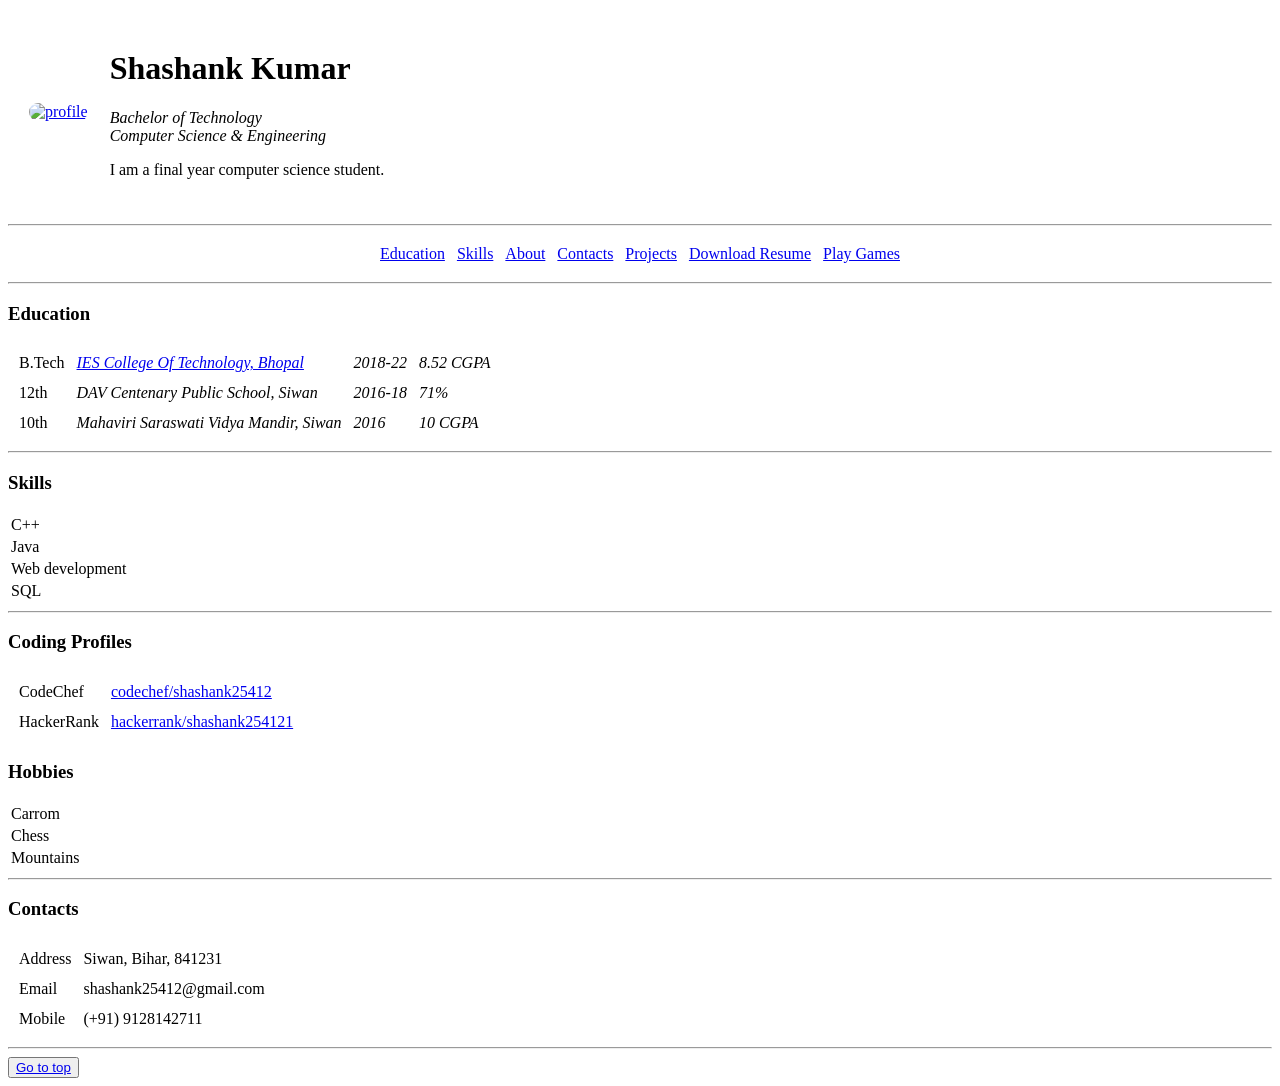
==== index.html @ bc2ef7c6 "updated the files" ====
<!DOCTYPE html>
<html lang="en">
    <head>
        <meta charset="UTF-8">
        <meta http-equiv="X-UA-Compatible" content="IE=edge">
        <meta name="viewport" content="width=device-width, initial-scale=1.0">
        <title>Shashank Kumar</title>
        <link rel="stylesheet" href="css/style.css">
        <link rel="shortcut icon" href="resources/favicon.ico" type="image/x-icon">
    </head>
    <body>
        <table cellspacing="20" id="top">
            <tr>
                <td> <a href="resources/sk.jpg">
                        <img src="resources/sk.jpg" alt="profile" height="150px" width="auto" style="border-radius: 100px;">
                    </a>
                </td>
                <td><h1>Shashank Kumar</h1>
                    <p><em>Bachelor of Technology</em><br>
                    <em>Computer Science & Engineering</em></p>
                    <p>I am a final year computer science student.</p>
                </td>
            </tr>
        </table>
        
        <hr>
        <table cellspacing="10" align="center">
            <tr>
                <td><a href="#education">Education</a></td>
                <td><a href="#skills">Skills</a></td>
                <td><a href="#about">About</a></td>
                <td><a href="#contacts">Contacts</a></td>
                <td><a href="projects.html">Projects</a></td>
                <td><a href="resources/Shashank_Resume2026.pdf">Download Resume</a></td>
                <td><a href="games.html">Play Games</a></td>
            </tr>
        </table>
        <hr>

        <h3 id="education">Education</h3>
        <table cellspacing="10">
            <tr><td>B.Tech</td>
                <td><em><a href="https://www.iesbpl.ac.in">IES College Of Technology, Bhopal </a></em> </td>
                <td><em>2018-22</em></td>
                <td><em>8.52 CGPA</em></td>
            </tr>

            <tr>
                <td>12th</td>
                <td><em>DAV Centenary Public School, Siwan</em></td>
                <td><em>2016-18</em></td>
                <td><em>71%</em></td>
            </tr>

            <tr>
                <td>10th</td>
                <td><em>Mahaviri Saraswati Vidya Mandir, Siwan</em></td>
                <td><em>2016</em></td>
                <td><em>10 CGPA</em></td>
            </tr>
        </table>
        
        <hr>

        <h3 id="skills">Skills</h3>
        <table>
            <tr> <td> C++ </td> </tr>
            <tr> <td> Java </td> </tr>
            <tr> <td> Web development </td> </tr>
            <tr> <td> SQL </td> </tr>
        </table>

        <hr>

        <h3 id="about">Coding Profiles</h3>
        <table cellspacing ="10">
            <tr>
                <td>CodeChef</td>
                <td><a href="https://www.codechef.com/users/shashank25412">codechef/shashank25412</a></td>
            </tr>
            <tr>
                <td>HackerRank</td>
                <td><a href="https://www.hackerrank.com/shashank254121">hackerrank/shashank254121</a></td>
            </tr>
        </table>

        <h3>Hobbies</h3>
        <table>
            <tr><td>Carrom</td></tr>
            <tr><td>Chess</td></tr>
            <tr><td>Mountains</td></tr>
        </table>

        <hr>

        <h3 id="contacts">Contacts</h3>
        <table cellspacing="10">
            <tr>
                <td>Address</td>
                <td>Siwan, Bihar, 841231</td>
            </tr>
            <tr>
                <td>Email</td> 
                <td>shashank25412@gmail.com</td>
            </tr>
            <tr>
                <td>Mobile</td>
                <td>(+91) 9128142711</td>
            </tr>
        </table>

        <hr>

        <button id="top"><a href="#top"> Go to top </a> </button>
    </body>
</html>
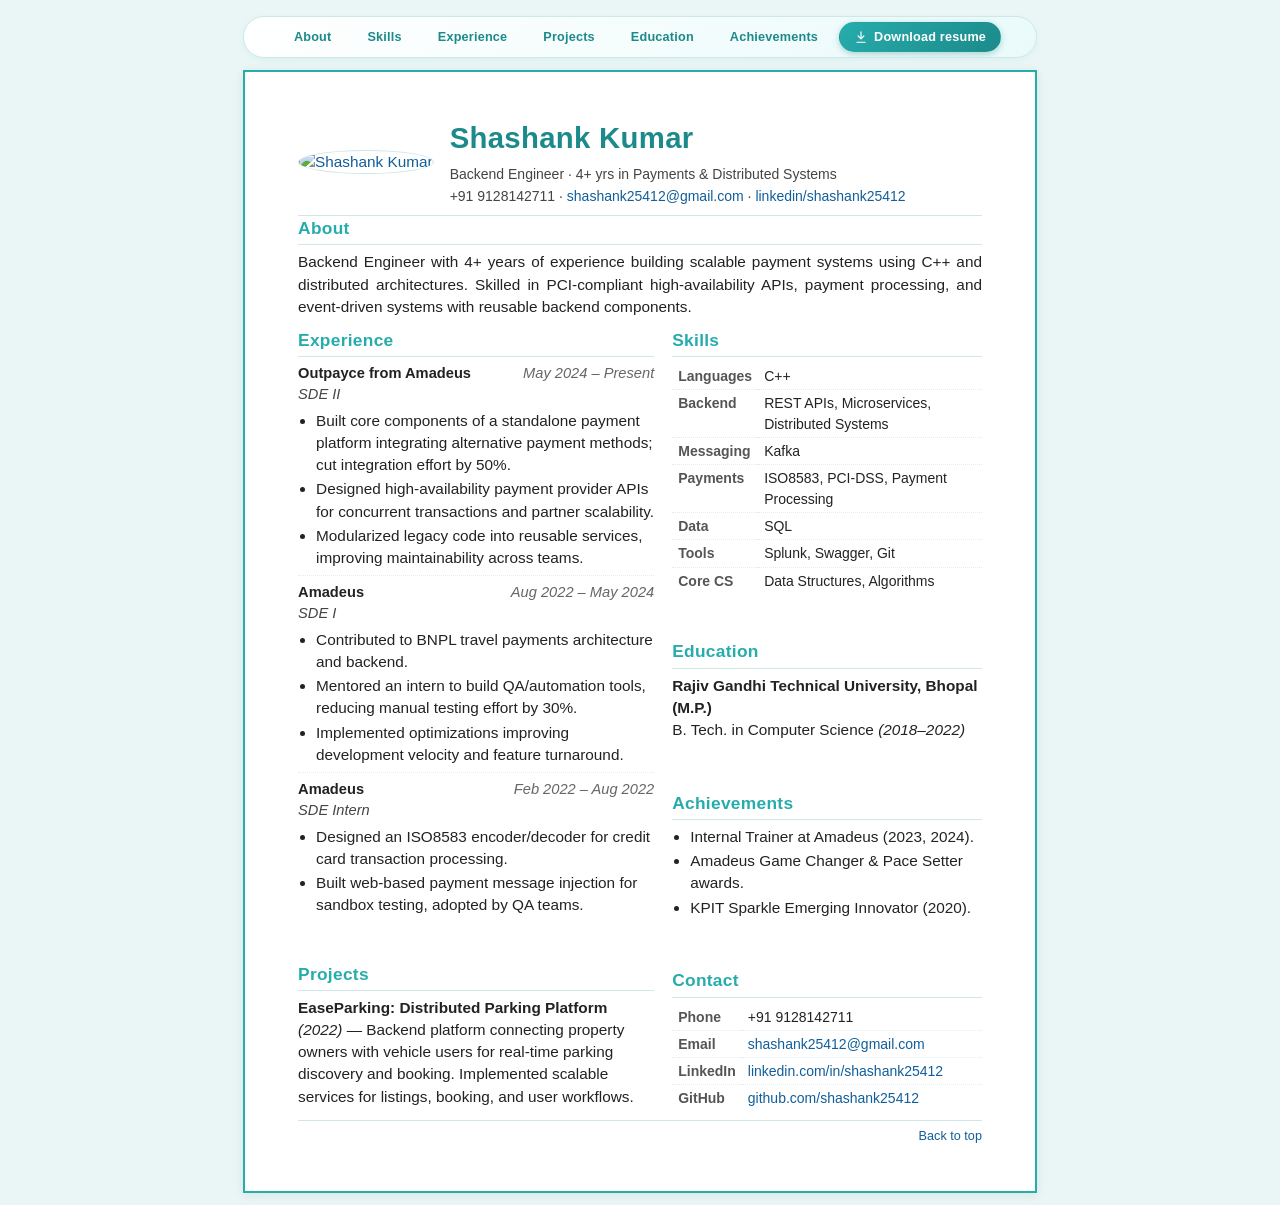
==== commit 9b2cc02b: "updated portfolio using copilot" ====
--- a/index.html
+++ b/index.html
@@ -1,116 +1,156 @@
-<!DOCTYPE html>
-<html lang="en">
-    <head>
-        <meta charset="UTF-8">
-        <meta http-equiv="X-UA-Compatible" content="IE=edge">
-        <meta name="viewport" content="width=device-width, initial-scale=1.0">
-        <title>Shashank Kumar</title>
-        <link rel="stylesheet" href="css/style.css">
-        <link rel="shortcut icon" href="resources/favicon.ico" type="image/x-icon">
-    </head>
-    <body>
-        <table cellspacing="20" id="top">
-            <tr>
-                <td> <a href="resources/sk.jpg">
-                        <img src="resources/sk.jpg" alt="profile" height="150px" width="auto" style="border-radius: 100px;">
-                    </a>
-                </td>
-                <td><h1>Shashank Kumar</h1>
-                    <p><em>Bachelor of Technology</em><br>
-                    <em>Computer Science & Engineering</em></p>
-                    <p>I am a final year computer science student.</p>
-                </td>
-            </tr>
-        </table>
-        
-        <hr>
-        <table cellspacing="10" align="center">
-            <tr>
-                <td><a href="#education">Education</a></td>
-                <td><a href="#skills">Skills</a></td>
-                <td><a href="#about">About</a></td>
-                <td><a href="#contacts">Contacts</a></td>
-                <td><a href="projects.html">Projects</a></td>
-                <td><a href="resources/Shashank_Resume2026.pdf">Download Resume</a></td>
-                <td><a href="games.html">Play Games</a></td>
-            </tr>
-        </table>
-        <hr>
-
-        <h3 id="education">Education</h3>
-        <table cellspacing="10">
-            <tr><td>B.Tech</td>
-                <td><em><a href="https://www.iesbpl.ac.in">IES College Of Technology, Bhopal </a></em> </td>
-                <td><em>2018-22</em></td>
-                <td><em>8.52 CGPA</em></td>
-            </tr>
-
-            <tr>
-                <td>12th</td>
-                <td><em>DAV Centenary Public School, Siwan</em></td>
-                <td><em>2016-18</em></td>
-                <td><em>71%</em></td>
-            </tr>
-
-            <tr>
-                <td>10th</td>
-                <td><em>Mahaviri Saraswati Vidya Mandir, Siwan</em></td>
-                <td><em>2016</em></td>
-                <td><em>10 CGPA</em></td>
-            </tr>
-        </table>
-        
-        <hr>
-
-        <h3 id="skills">Skills</h3>
-        <table>
-            <tr> <td> C++ </td> </tr>
-            <tr> <td> Java </td> </tr>
-            <tr> <td> Web development </td> </tr>
-            <tr> <td> SQL </td> </tr>
-        </table>
-
-        <hr>
-
-        <h3 id="about">Coding Profiles</h3>
-        <table cellspacing ="10">
-            <tr>
-                <td>CodeChef</td>
-                <td><a href="https://www.codechef.com/users/shashank25412">codechef/shashank25412</a></td>
-            </tr>
-            <tr>
-                <td>HackerRank</td>
-                <td><a href="https://www.hackerrank.com/shashank254121">hackerrank/shashank254121</a></td>
-            </tr>
-        </table>
-
-        <h3>Hobbies</h3>
-        <table>
-            <tr><td>Carrom</td></tr>
-            <tr><td>Chess</td></tr>
-            <tr><td>Mountains</td></tr>
-        </table>
-
-        <hr>
-
-        <h3 id="contacts">Contacts</h3>
-        <table cellspacing="10">
-            <tr>
-                <td>Address</td>
-                <td>Siwan, Bihar, 841231</td>
-            </tr>
-            <tr>
-                <td>Email</td> 
-                <td>shashank25412@gmail.com</td>
-            </tr>
-            <tr>
-                <td>Mobile</td>
-                <td>(+91) 9128142711</td>
-            </tr>
-        </table>
-
-        <hr>
-
-        <button id="top"><a href="#top"> Go to top </a> </button>
-    </body>
-</html>+<!DOCTYPE html>
+<html lang="en">
+<head>
+    <meta charset="UTF-8">
+    <meta http-equiv="X-UA-Compatible" content="IE=edge">
+    <meta name="viewport" content="width=device-width, initial-scale=1.0">
+    <title>Shashank Kumar | Backend Engineer</title>
+    <link rel="stylesheet" href="css/style.css">
+    <link rel="shortcut icon" href="resources/favicon.ico" type="image/x-icon">
+</head>
+<body>
+    <nav class="nav">
+        <a href="#about">About</a>
+        <a href="#skills">Skills</a>
+        <a href="#experience">Experience</a>
+        <a href="#projects">Projects</a>
+        <a href="#education">Education</a>
+        <a href="#achievements">Achievements</a>
+        <a href="resources/Shashank_Resume2026.pdf" download class="download-link">
+            <svg class="dl-icon" xmlns="http://www.w3.org/2000/svg" viewBox="0 0 24 24" width="14" height="14" fill="none" stroke="currentColor" stroke-width="2" stroke-linecap="round" stroke-linejoin="round" aria-hidden="true">
+                <path d="M12 3v12"></path>
+                <path d="M7 10l5 5 5-5"></path>
+                <path d="M5 21h14"></path>
+            </svg>
+            Download resume
+        </a>
+    </nav>
+
+    <main class="page" id="top">
+        <header class="header">
+            <a href="resources/sk.jpg">
+                <img src="resources/sk.jpg" alt="Shashank Kumar">
+            </a>
+            <div>
+                <h1>Shashank Kumar</h1>
+                <div class="meta">
+                    Backend Engineer &middot; 4+ yrs in Payments &amp; Distributed Systems<br>
+                    +91 9128142711 &middot;
+                    <a href="mailto:shashank25412@gmail.com">shashank25412@gmail.com</a> &middot;
+                    <a href="https://linkedin.com/in/shashank25412">linkedin/shashank25412</a>
+                </div>
+            </div>
+        </header>
+
+        <section id="about">
+            <h3>About</h3>
+            <p>
+                Backend Engineer with 4+ years of experience building scalable payment systems using C++
+                and distributed architectures. Skilled in PCI-compliant high-availability APIs, payment
+                processing, and event-driven systems with reusable backend components.
+            </p>
+        </section>
+
+        <div class="cols">
+            <div class="col">
+                <section id="experience">
+                    <h3>Experience</h3>
+
+                    <div class="exp">
+                        <div class="row">
+                            <strong>Outpayce from Amadeus</strong>
+                            <span class="when">May 2024 &ndash; Present</span>
+                        </div>
+                        <div class="row"><span class="role">SDE II</span></div>
+                        <ul>
+                            <li>Built core components of a standalone payment platform integrating alternative payment methods; cut integration effort by 50%.</li>
+                            <li>Designed high-availability payment provider APIs for concurrent transactions and partner scalability.</li>
+                            <li>Modularized legacy code into reusable services, improving maintainability across teams.</li>
+                        </ul>
+                    </div>
+
+                    <div class="exp">
+                        <div class="row">
+                            <strong>Amadeus</strong>
+                            <span class="when">Aug 2022 &ndash; May 2024</span>
+                        </div>
+                        <div class="row"><span class="role">SDE I</span></div>
+                        <ul>
+                            <li>Contributed to BNPL travel payments architecture and backend.</li>
+                            <li>Mentored an intern to build QA/automation tools, reducing manual testing effort by 30%.</li>
+                            <li>Implemented optimizations improving development velocity and feature turnaround.</li>
+                        </ul>
+                    </div>
+
+                    <div class="exp">
+                        <div class="row">
+                            <strong>Amadeus</strong>
+                            <span class="when">Feb 2022 &ndash; Aug 2022</span>
+                        </div>
+                        <div class="row"><span class="role">SDE Intern</span></div>
+                        <ul>
+                            <li>Designed an ISO8583 encoder/decoder for credit card transaction processing.</li>
+                            <li>Built web-based payment message injection for sandbox testing, adopted by QA teams.</li>
+                        </ul>
+                    </div>
+                </section>
+
+                <section id="projects">
+                    <h3>Projects</h3>
+                    <p>
+                        <strong>EaseParking: Distributed Parking Platform</strong> <em>(2022)</em> &mdash;
+                        Backend platform connecting property owners with vehicle users for real-time parking
+                        discovery and booking. Implemented scalable services for listings, booking, and user workflows.
+                    </p>
+                </section>
+            </div>
+
+            <div class="col">
+                <section id="skills">
+                    <h3>Skills</h3>
+                    <table class="kv">
+                        <tr><td>Languages</td><td>C++</td></tr>
+                        <tr><td>Backend</td><td>REST APIs, Microservices, Distributed Systems</td></tr>
+                        <tr><td>Messaging</td><td>Kafka</td></tr>
+                        <tr><td>Payments</td><td>ISO8583, PCI-DSS, Payment Processing</td></tr>
+                        <tr><td>Data</td><td>SQL</td></tr>
+                        <tr><td>Tools</td><td>Splunk, Swagger, Git</td></tr>
+                        <tr><td>Core CS</td><td>Data Structures, Algorithms</td></tr>
+                    </table>
+                </section>
+
+                <section id="education">
+                    <h3>Education</h3>
+                    <p>
+                        <strong>Rajiv Gandhi Technical University, Bhopal (M.P.)</strong><br>
+                        B. Tech. in Computer Science <em>(2018&ndash;2022)</em>
+                    </p>
+                </section>
+
+                <section id="achievements">
+                    <h3>Achievements</h3>
+                    <ul>
+                        <li>Internal Trainer at Amadeus (2023, 2024).</li>
+                        <li>Amadeus Game Changer &amp; Pace Setter awards.</li>
+                        <li>KPIT Sparkle Emerging Innovator (2020).</li>
+                    </ul>
+                </section>
+
+                <section id="contacts">
+                    <h3>Contact</h3>
+                    <table class="kv">
+                        <tr><td>Phone</td><td>+91 9128142711</td></tr>
+                        <tr><td>Email</td><td><a href="mailto:shashank25412@gmail.com">shashank25412@gmail.com</a></td></tr>
+                        <tr><td>LinkedIn</td><td><a href="https://linkedin.com/in/shashank25412">linkedin.com/in/shashank25412</a></td></tr>
+                        <tr><td>GitHub</td><td><a href="https://github.com/shashank25412">github.com/shashank25412</a></td></tr>
+                    </table>
+                </section>
+            </div>
+        </div>
+
+        <div class="footer">
+            <a href="#top">Back to top</a>
+        </div>
+    </main>
+</body>
+</html>
--- a/css/style.css
+++ b/css/style.css
@@ -0,0 +1,175 @@
+/* Base */
+html, body {
+    margin: 0;
+    padding: 0;
+    background-color: #EAF6F6;
+    font-family: -apple-system, BlinkMacSystemFont, "Segoe UI", Arial, sans-serif;
+    font-size: 11.5pt;
+    line-height: 1.45;
+    color: #222;
+}
+
+a { color: #115e9a; text-decoration: none; }
+a:hover { text-decoration: underline; }
+
+h1 { color: #1c8a8a; font-size: 22pt; margin: 0 0 4px 0; letter-spacing: 0.3px; }
+h3 {
+    color: #27acac;
+    font-size: 13pt;
+    margin: 0 0 6px 0;
+    border-bottom: 1px solid #cfe7e7;
+    padding-bottom: 3px;
+    letter-spacing: 0.3px;
+}
+h4 { font-size: 11.5pt; margin: 6px 0 2px 0; }
+p  { margin: 4px 0; }
+ul { margin: 4px 0 4px 18px; padding: 0; }
+li { margin: 2px 0; }
+hr { display: none; }
+
+/* A4 page boundary - flex column so content fills the entire page */
+.page {
+    width: 210mm;
+    height: 297mm;
+    box-sizing: border-box;
+    padding: 12mm 14mm;
+    margin: 12px auto;
+    background: #ffffff;
+    border: 2px solid #27acac;
+    box-shadow: 0 2px 10px rgba(0,0,0,0.08);
+    display: flex;
+    flex-direction: column;
+    overflow: hidden;
+}
+
+/* Header */
+.header {
+    display: flex;
+    align-items: center;
+    gap: 16px;
+    padding-bottom: 8px;
+    border-bottom: 1px solid #cfe7e7;
+}
+.header img {
+    width: 96px;
+    height: 96px;
+    border-radius: 50%;
+    object-fit: cover;
+    border: 1px solid #cfe7e7;
+}
+.header .meta { font-size: 10.5pt; color: #444; line-height: 1.55; }
+.header .meta a { color: #115e9a; }
+
+/* Top nav (outside the A4 page) */
+.nav {
+    font-size: 9.5pt;
+    width: 210mm;
+    box-sizing: border-box;
+    margin: 16px auto 0 auto;
+    padding: 5px 6px;
+    background: linear-gradient(135deg, #ffffff 0%, #eafafa 100%);
+    border: 1px solid #cfe7e7;
+    border-radius: 999px;
+    box-shadow: 0 2px 6px rgba(39, 172, 172, 0.08);
+    display: flex;
+    flex-wrap: nowrap;
+    align-items: stretch;
+    justify-content: center;
+    gap: 6px;
+    white-space: nowrap;
+    overflow: hidden;
+}
+.nav a {
+    flex: 0 0 auto;
+    display: inline-flex;
+    align-items: center;
+    justify-content: center;
+    padding: 7px 14px;
+    color: #1c8a8a;
+    background: transparent;
+    border: 1px solid transparent;
+    border-radius: 999px;
+    text-decoration: none;
+    font-weight: 600;
+    letter-spacing: 0.2px;
+    line-height: 1;
+    text-align: center;
+    transition: background 0.2s ease, color 0.2s ease, transform 0.15s ease, box-shadow 0.2s ease;
+}
+.nav a:hover {
+    background: #ffffff;
+    color: #115e9a;
+    border-color: #b9dede;
+    box-shadow: 0 1px 4px rgba(39, 172, 172, 0.18);
+    transform: translateY(-1px);
+    text-decoration: none;
+}
+.nav a.download-link {
+    gap: 6px;
+    background: linear-gradient(135deg, #27acac 0%, #1c8a8a 100%);
+    color: #ffffff;
+    border-color: transparent;
+    box-shadow: 0 2px 6px rgba(28, 138, 138, 0.35);
+}
+.nav a.download-link:hover {
+    background: linear-gradient(135deg, #1c8a8a 0%, #156b6b 100%);
+    color: #ffffff;
+    border-color: transparent;
+    box-shadow: 0 3px 8px rgba(28, 138, 138, 0.45);
+}
+.nav a.download-link .dl-icon { vertical-align: middle; }
+
+/* About section spacing */
+section { margin-bottom: 6px; }
+#about p { text-align: justify; }
+
+/* Two-column body - grows to fill remaining vertical space */
+.cols {
+    display: grid;
+    grid-template-columns: 1.15fr 1fr;
+    gap: 18px;
+    flex: 1 1 auto;
+}
+.cols .col {
+    display: flex;
+    flex-direction: column;
+    justify-content: space-between;
+}
+.cols .col > section { margin-bottom: 8px; }
+.cols .col > section:last-child { margin-bottom: 0; }
+
+/* Compact key-value lists */
+.kv { width: 100%; border-collapse: collapse; }
+.kv td { padding: 3px 6px; vertical-align: top; font-size: 10.5pt; }
+.kv tr + tr td { border-top: 1px dotted #e0eded; }
+.kv td:first-child { white-space: nowrap; color: #555; width: 1%; font-weight: 600; }
+
+/* Experience entries */
+.exp { margin: 6px 0; }
+.exp + .exp { padding-top: 6px; border-top: 1px dotted #e0eded; }
+.exp .row {
+    display: flex;
+    justify-content: space-between;
+    gap: 8px;
+    font-size: 11pt;
+}
+.exp .row .role { color: #444; font-style: italic; }
+.exp .row .when { color: #666; font-style: italic; white-space: nowrap; }
+
+/* Footer back-to-top */
+.footer {
+    margin-top: 8px;
+    padding-top: 6px;
+    border-top: 1px solid #cfe7e7;
+    font-size: 9.5pt;
+    color: #666;
+    text-align: right;
+}
+
+/* Print: keep A4 boundary clean */
+@page { size: A4; margin: 0; }
+@media print {
+    body { background: #fff; }
+    .page { margin: 0; border: 1px solid #000; box-shadow: none; }
+    a { color: #000; }
+}
